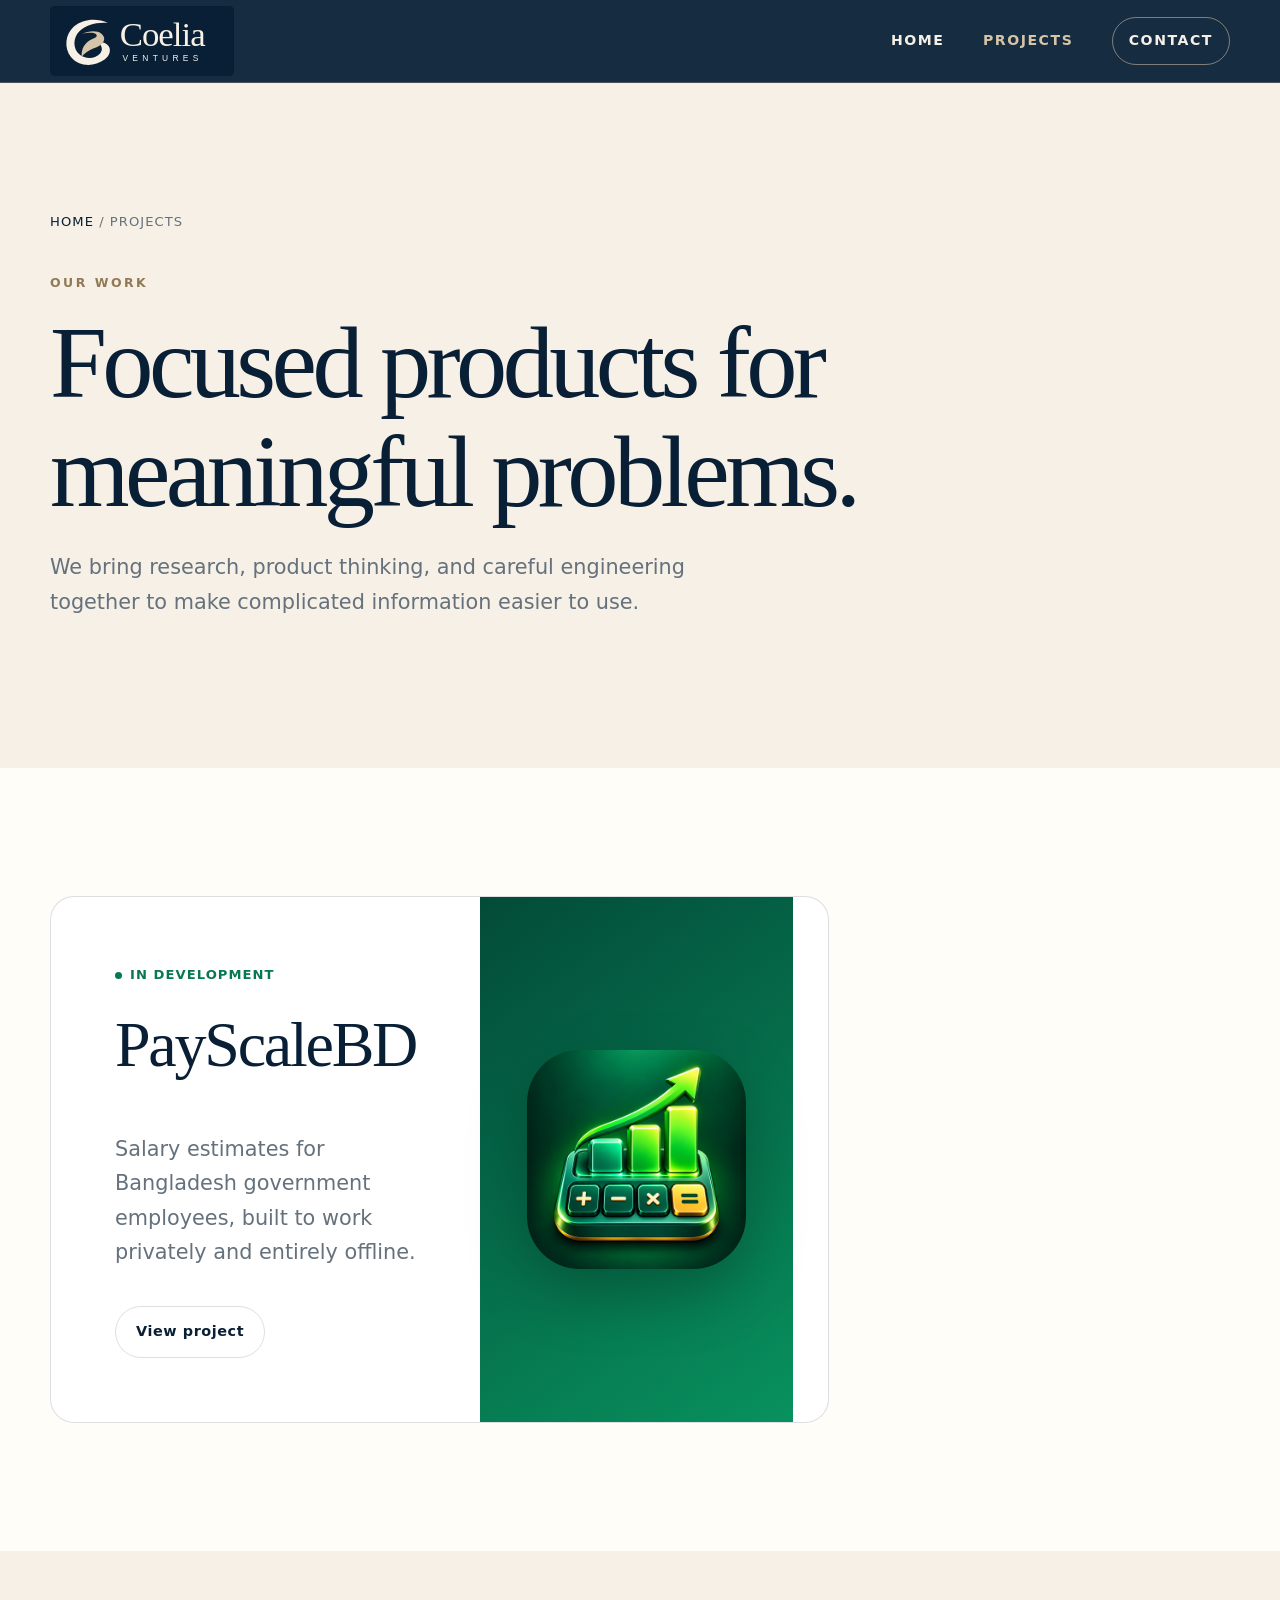
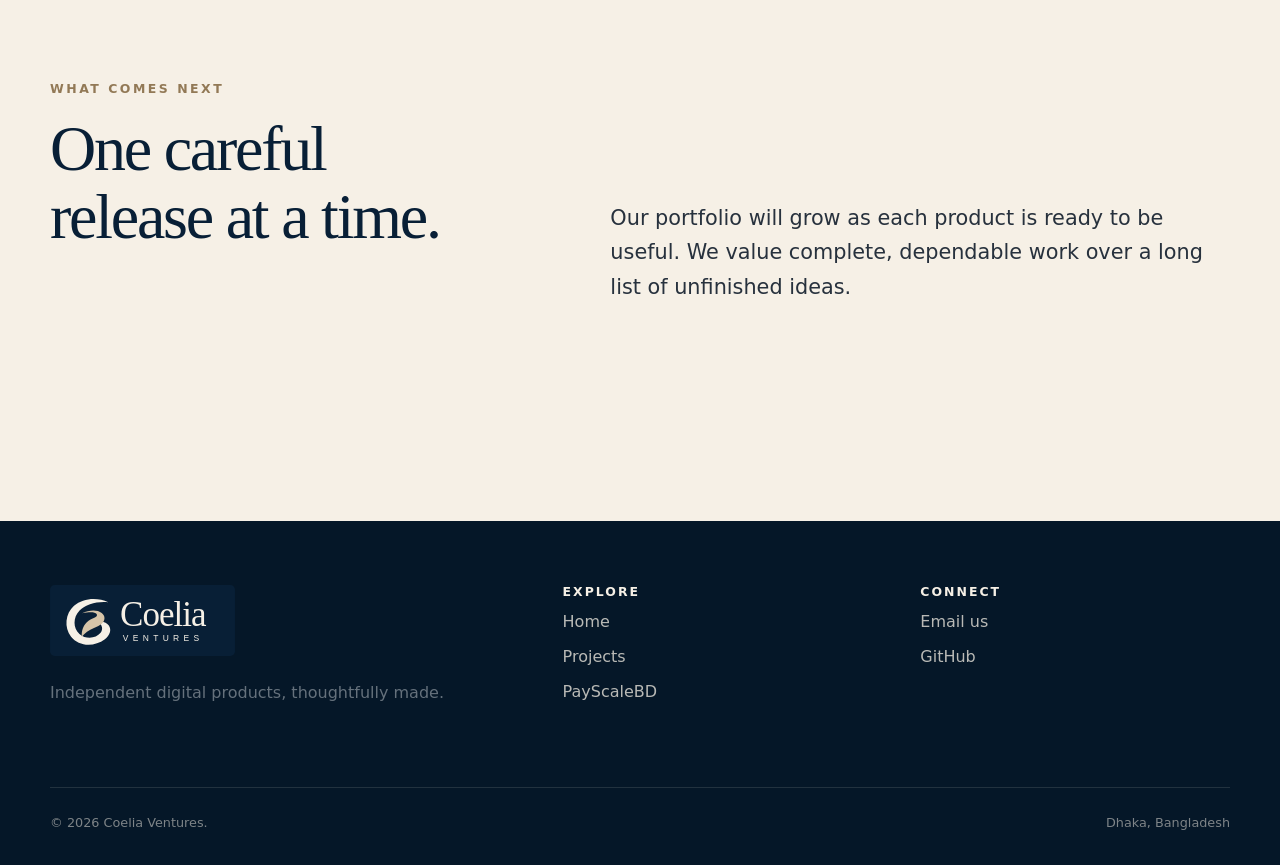
==== projects/index.html @ a9c4cf9e "Build Coelia Ventures landing site" ====
<!doctype html>
<html lang="en">
<head>
  <meta charset="utf-8">
  <meta name="viewport" content="width=device-width, initial-scale=1">
  <meta name="description" content="Explore digital products created by Coelia Ventures.">
  <meta name="theme-color" content="#081F36">
  <title>Projects — Coelia Ventures</title>
  <link rel="icon" href="/assets/coelia-favicon.svg" type="image/svg+xml">
  <link rel="stylesheet" href="/assets/styles.css">
  <script src="/assets/site.js" defer></script>
</head>
<body>
  <a class="skip-link" href="#main">Skip to content</a>
  <header class="site-header"><div class="shell nav-wrap"><a class="brand" href="/" aria-label="Coelia Ventures home"><img src="/assets/coelia-logo-reversed.svg" alt="Coelia Ventures"></a><button class="menu-button" type="button" aria-expanded="false" aria-controls="site-navigation" aria-label="Open menu" data-menu-button><span></span></button><nav class="site-nav" id="site-navigation" aria-label="Main navigation" data-navigation><a href="/">Home</a><a href="/projects/" aria-current="page">Projects</a><a class="nav-contact" href="mailto:ventures.coelia@gmail.com">Contact</a></nav></div></header>
  <main id="main">
    <section class="page-hero"><div class="shell"><nav class="breadcrumb" aria-label="Breadcrumb"><a href="/">Home</a> / Projects</nav><p class="eyebrow">Our work</p><h1>Focused products for meaningful problems.</h1><p class="lead muted">We bring research, product thinking, and careful engineering together to make complicated information easier to use.</p></div></section>
    <section class="section"><div class="shell"><div class="project-grid"><a class="project-card reveal" href="/projects/payscalebd/"><div class="project-card-copy"><span class="project-status">In development</span><h2 style="font-size:clamp(2.5rem,5vw,4.2rem);margin-top:1.5rem">PayScaleBD</h2><p class="lead muted">Salary estimates for Bangladesh government employees, built to work privately and entirely offline.</p><span class="button button-secondary" style="margin-top:1rem">View project</span></div><div class="project-card-art"><img src="/assets/payscalebd-icon.png" alt="" width="1024" height="1024"></div></a></div></div></section>
    <section class="section section-ivory"><div class="shell"><div class="section-head reveal"><div><p class="eyebrow" style="color:#927956">What comes next</p><h2>One careful release at a time.</h2></div><p class="lead">Our portfolio will grow as each product is ready to be useful. We value complete, dependable work over a long list of unfinished ideas.</p></div></div></section>
  </main>
  <footer class="site-footer"><div class="shell"><div class="footer-grid"><div><img class="footer-logo" src="/assets/coelia-logo-reversed.svg" alt="Coelia Ventures"><p class="muted">Independent digital products, thoughtfully made.</p></div><div><h2>Explore</h2><div class="footer-links"><a href="/">Home</a><a href="/projects/">Projects</a><a href="/projects/payscalebd/">PayScaleBD</a></div></div><div><h2>Connect</h2><div class="footer-links"><a href="mailto:ventures.coelia@gmail.com">Email us</a><a href="https://github.com/iarafathsn">GitHub</a></div></div></div><div class="footer-bottom"><span>© <span data-year>2026</span> Coelia Ventures.</span><span>Dhaka, Bangladesh</span></div></div></footer>
</body>
</html>
---- assets/styles.css ----
:root {
  --navy: #081f36;
  --navy-soft: #113451;
  --champagne: #d6c4a8;
  --ivory: #f6f0e6;
  --paper: #fffdf8;
  --graphite: #27313d;
  --muted: #65717c;
  --line: rgba(8, 31, 54, 0.14);
  --green: #087852;
  --green-dark: #034b38;
  --lime: #9eea39;
  --gold: #e7b83c;
  --serif: Didot, "Bodoni 72", "Iowan Old Style", "Times New Roman", serif;
  --sans: "Avenir Next", Avenir, Inter, ui-sans-serif, system-ui, -apple-system, BlinkMacSystemFont, "Segoe UI", sans-serif;
  --content: 1180px;
  --radius: 1.5rem;
  --shadow: 0 24px 70px rgba(8, 31, 54, 0.12);
}

* { box-sizing: border-box; }

html { scroll-behavior: smooth; }

body {
  margin: 0;
  color: var(--graphite);
  background: var(--paper);
  font-family: var(--sans);
  font-size: 1rem;
  line-height: 1.65;
  -webkit-font-smoothing: antialiased;
}

body.menu-open { overflow: hidden; }

img { display: block; max-width: 100%; height: auto; }

a { color: inherit; text-decoration-thickness: 1px; text-underline-offset: 0.2em; }

button, a { -webkit-tap-highlight-color: transparent; }

:focus-visible { outline: 3px solid var(--gold); outline-offset: 4px; }

.skip-link {
  position: fixed;
  z-index: 100;
  top: 0.75rem;
  left: 0.75rem;
  padding: 0.7rem 1rem;
  background: var(--paper);
  color: var(--navy);
  transform: translateY(-180%);
  transition: transform 160ms ease;
}

.skip-link:focus { transform: none; }

.shell { width: min(calc(100% - 2rem), var(--content)); margin-inline: auto; }

.site-header {
  position: sticky;
  z-index: 50;
  top: 0;
  border-bottom: 1px solid rgba(214, 196, 168, 0.25);
  background: rgba(8, 31, 54, 0.94);
  backdrop-filter: blur(18px);
}

.nav-wrap { min-height: 82px; display: flex; align-items: center; justify-content: space-between; gap: 2rem; }
.brand { display: inline-flex; align-items: center; flex: 0 0 auto; }
.brand img { width: 184px; height: auto; }
.brand .brand-dark { display: none; }

.site-nav { display: flex; align-items: center; gap: clamp(1.25rem, 3vw, 2.5rem); }
.site-nav a {
  color: var(--ivory);
  font-size: 0.88rem;
  font-weight: 600;
  letter-spacing: 0.11em;
  text-decoration: none;
  text-transform: uppercase;
}
.site-nav a:hover, .site-nav a[aria-current="page"] { color: var(--champagne); }
.nav-contact { padding: 0.7rem 1rem; border: 1px solid rgba(214, 196, 168, 0.55); border-radius: 999px; }

.menu-button {
  display: none;
  width: 44px;
  height: 44px;
  padding: 0;
  border: 1px solid rgba(214, 196, 168, 0.5);
  border-radius: 50%;
  color: var(--ivory);
  background: transparent;
}
.menu-button span, .menu-button::before, .menu-button::after {
  content: "";
  display: block;
  width: 18px;
  height: 1px;
  margin: 5px auto;
  background: currentColor;
  transition: transform 180ms ease, opacity 180ms ease;
}
.menu-button[aria-expanded="true"] span { opacity: 0; }
.menu-button[aria-expanded="true"]::before { transform: translateY(6px) rotate(45deg); }
.menu-button[aria-expanded="true"]::after { transform: translateY(-6px) rotate(-45deg); }

.eyebrow {
  margin: 0 0 1rem;
  color: var(--champagne);
  font-size: 0.78rem;
  font-weight: 700;
  letter-spacing: 0.2em;
  text-transform: uppercase;
}

h1, h2, h3 { margin-top: 0; color: var(--navy); font-family: var(--serif); font-weight: 500; line-height: 1.06; text-wrap: balance; }
h1 { font-size: clamp(3.3rem, 8vw, 7.2rem); letter-spacing: -0.045em; }
h2 { font-size: clamp(2.5rem, 5vw, 4.7rem); letter-spacing: -0.035em; }
h3 { font-size: clamp(1.45rem, 2.2vw, 2rem); }
p { margin-top: 0; }
.lead { max-width: 690px; font-size: clamp(1.08rem, 1.8vw, 1.3rem); line-height: 1.65; }
.muted { color: var(--muted); }

.button-row { display: flex; flex-wrap: wrap; gap: 0.8rem; margin-top: 2rem; }
.button {
  min-height: 50px;
  display: inline-flex;
  align-items: center;
  justify-content: center;
  gap: 0.65rem;
  padding: 0.8rem 1.25rem;
  border: 1px solid transparent;
  border-radius: 999px;
  font-size: 0.9rem;
  font-weight: 700;
  letter-spacing: 0.04em;
  text-decoration: none;
}
.button-primary { background: var(--navy); color: var(--ivory); }
.button-primary:hover { background: var(--navy-soft); }
.button-secondary { border-color: var(--line); background: transparent; color: var(--navy); }
.button-secondary:hover { border-color: var(--navy); }
.button-light { background: var(--ivory); color: var(--navy); }
.button-outline-light { border-color: rgba(246, 240, 230, 0.4); color: var(--ivory); }
.button-disabled { border-color: rgba(246, 240, 230, 0.22); color: rgba(246, 240, 230, 0.58); cursor: default; }
.button svg { width: 19px; height: 19px; }

.home-hero {
  position: relative;
  min-height: calc(100svh - 82px);
  display: grid;
  align-items: center;
  overflow: hidden;
  color: var(--ivory);
  background: var(--navy);
}
.home-hero::before {
  content: "";
  position: absolute;
  width: min(70vw, 880px);
  aspect-ratio: 1;
  right: -26vw;
  top: -18vw;
  border: 1px solid rgba(214, 196, 168, 0.2);
  border-radius: 50%;
  box-shadow: 0 0 0 8vw rgba(214, 196, 168, 0.025), 0 0 0 16vw rgba(214, 196, 168, 0.018);
}
.home-hero::after {
  content: "CB";
  position: absolute;
  right: clamp(-2rem, 5vw, 5rem);
  bottom: -0.28em;
  color: rgba(214, 196, 168, 0.055);
  font-family: var(--serif);
  font-size: min(36vw, 34rem);
  line-height: 1;
  letter-spacing: -0.16em;
}
.hero-content { position: relative; z-index: 1; padding-block: clamp(5rem, 12vw, 10rem); }
.home-hero h1 { max-width: 1000px; margin-bottom: 1.6rem; color: var(--ivory); }
.home-hero h1 em { color: var(--champagne); font-weight: 400; }
.home-hero .lead { max-width: 630px; color: rgba(246, 240, 230, 0.78); }
.hero-kicker { display: flex; align-items: center; gap: 1rem; }
.hero-kicker::before { content: ""; width: 46px; height: 1px; background: var(--champagne); }

.section { padding-block: clamp(5rem, 10vw, 9rem); }
.section-ivory { background: var(--ivory); }
.section-navy { color: var(--ivory); background: var(--navy); }
.section-navy h2, .section-navy h3 { color: var(--ivory); }
.section-head { display: grid; grid-template-columns: 0.85fr 1.15fr; gap: clamp(2rem, 8vw, 8rem); align-items: end; margin-bottom: clamp(3rem, 7vw, 6rem); }
.section-head > * { margin-bottom: 0; }

.principles { display: grid; grid-template-columns: repeat(3, 1fr); border-top: 1px solid var(--line); }
.principle { padding: 2rem 2rem 0 0; }
.principle + .principle { padding-left: 2rem; border-left: 1px solid var(--line); }
.principle-number { color: var(--champagne); font-family: var(--serif); font-size: 1.5rem; }

.project-feature {
  position: relative;
  display: grid;
  grid-template-columns: 0.86fr 1.14fr;
  min-height: 580px;
  overflow: hidden;
  border-radius: clamp(1.5rem, 4vw, 3rem);
  color: white;
  background: linear-gradient(145deg, #042c25, #00724f 60%, #0b9a62);
  box-shadow: var(--shadow);
}
.project-copy { position: relative; z-index: 1; padding: clamp(2.2rem, 6vw, 5rem); }
.project-copy h2 { color: white; }
.project-copy p { color: rgba(255,255,255,0.78); }
.project-visual {
  position: relative;
  display: grid;
  place-items: center;
  min-height: 400px;
  background: radial-gradient(circle at 50% 45%, rgba(176,255,63,0.28), transparent 36%);
}
.project-visual::before, .project-visual::after {
  content: "";
  position: absolute;
  border: 1px solid rgba(255,255,255,0.15);
  border-radius: 50%;
}
.project-visual::before { width: 62%; aspect-ratio: 1; }
.project-visual::after { width: 84%; aspect-ratio: 1; }
.project-icon { position: relative; z-index: 1; width: min(60%, 330px); border-radius: 24%; box-shadow: 0 38px 80px rgba(0,0,0,0.32); transform: rotate(4deg); }

.page-hero { padding-block: clamp(5rem, 10vw, 9rem); background: var(--ivory); }
.page-hero h1 { max-width: 980px; margin-bottom: 1.5rem; }
.page-hero .eyebrow { color: #927956; }
.breadcrumb { margin-bottom: 2.5rem; color: var(--muted); font-size: 0.82rem; letter-spacing: 0.08em; text-transform: uppercase; }
.breadcrumb a { color: var(--navy); text-decoration: none; }

.project-grid { display: grid; grid-template-columns: repeat(12, 1fr); gap: 1.5rem; }
.project-card {
  grid-column: span 8;
  display: grid;
  grid-template-columns: 1fr 0.9fr;
  overflow: hidden;
  border: 1px solid var(--line);
  border-radius: var(--radius);
  background: white;
  text-decoration: none;
  transition: transform 180ms ease, box-shadow 180ms ease;
}
.project-card:hover { transform: translateY(-5px); box-shadow: var(--shadow); }
.project-card-copy { padding: clamp(2rem, 5vw, 4rem); }
.project-card-art { min-height: 380px; display: grid; place-items: center; background: linear-gradient(145deg, #034b38, #08915e); }
.project-card-art img { width: min(70%, 250px); border-radius: 24%; box-shadow: 0 24px 60px rgba(0,0,0,0.25); }
.project-status { display: inline-flex; align-items: center; gap: 0.5rem; color: var(--green); font-size: 0.82rem; font-weight: 700; letter-spacing: 0.08em; text-transform: uppercase; }
.project-status::before { content: ""; width: 7px; height: 7px; border-radius: 50%; background: currentColor; }

.product-hero {
  position: relative;
  overflow: hidden;
  padding-block: clamp(4rem, 9vw, 8rem);
  color: white;
  background: linear-gradient(135deg, #032e26 0%, #006347 54%, #087852 100%);
}
.product-hero::after {
  content: "";
  position: absolute;
  width: 620px;
  aspect-ratio: 1;
  right: -180px;
  top: -220px;
  border: 1px solid rgba(255,255,255,0.12);
  border-radius: 50%;
  box-shadow: 0 0 0 90px rgba(255,255,255,0.025), 0 0 0 180px rgba(255,255,255,0.018);
}
.product-hero-grid { position: relative; z-index: 1; display: grid; grid-template-columns: 1.1fr 0.9fr; gap: 5rem; align-items: center; }
.product-hero h1 { color: white; font-size: clamp(3.5rem, 7vw, 6.7rem); }
.product-hero .lead { color: rgba(255,255,255,0.8); }
.product-badge { display: inline-flex; align-items: center; gap: 0.8rem; margin-bottom: 1.6rem; }
.product-badge img { width: 48px; border-radius: 12px; }
.product-badge span { font-size: 0.8rem; font-weight: 700; letter-spacing: 0.15em; text-transform: uppercase; }
.phone-stage { position: relative; display: grid; place-items: center; min-height: 480px; }
.phone-stage::before { content: ""; position: absolute; width: 78%; aspect-ratio: 1; border-radius: 50%; background: radial-gradient(circle, rgba(166,255,61,0.38), rgba(166,255,61,0) 68%); }
.phone-stage img { position: relative; width: min(78%, 360px); border-radius: 24%; box-shadow: 0 40px 90px rgba(0,0,0,0.34); transform: rotate(3deg); }

.fact-strip { background: var(--navy); color: var(--ivory); }
.facts { display: grid; grid-template-columns: repeat(4, 1fr); }
.fact { padding: 2rem; text-align: center; border-right: 1px solid rgba(246,240,230,0.14); }
.fact:last-child { border-right: 0; }
.fact strong { display: block; color: var(--champagne); font-family: var(--serif); font-size: 2rem; font-weight: 500; }
.fact span { color: rgba(246,240,230,0.7); font-size: 0.85rem; }

.feature-grid { display: grid; grid-template-columns: repeat(3, 1fr); gap: 1.2rem; }
.feature-card { min-height: 250px; padding: 2rem; border: 1px solid var(--line); border-radius: var(--radius); background: white; }
.feature-icon { width: 44px; height: 44px; display: grid; place-items: center; margin-bottom: 2.5rem; border-radius: 50%; color: var(--green); background: rgba(8,120,82,0.1); font-weight: 800; }
.feature-card p { margin-bottom: 0; color: var(--muted); }

.privacy-band { display: grid; grid-template-columns: 0.9fr 1.1fr; overflow: hidden; border-radius: clamp(1.5rem, 4vw, 3rem); background: var(--navy); color: var(--ivory); }
.privacy-intro { padding: clamp(2.5rem, 7vw, 6rem); }
.privacy-intro h2 { color: var(--ivory); }
.privacy-list { display: grid; align-content: center; padding: clamp(2.5rem, 7vw, 6rem); background: rgba(255,255,255,0.035); }
.privacy-list p { display: flex; gap: 1rem; margin: 0; padding: 1rem 0; border-bottom: 1px solid rgba(246,240,230,0.13); }
.privacy-list p::before { content: "✓"; color: var(--champagne); font-weight: 800; }

.legal-layout { display: grid; grid-template-columns: 260px minmax(0, 720px); gap: clamp(3rem, 9vw, 8rem); align-items: start; }
.legal-nav { position: sticky; top: 115px; }
.legal-nav p { margin-bottom: 0.8rem; color: var(--muted); font-size: 0.82rem; font-weight: 700; letter-spacing: 0.1em; text-transform: uppercase; }
.legal-nav a { display: block; padding: 0.45rem 0; color: var(--navy); text-decoration: none; }
.legal-content h2 { margin-top: 3.8rem; font-size: clamp(1.8rem, 3vw, 2.6rem); }
.legal-content h2:first-child { margin-top: 0; }
.legal-content li + li { margin-top: 0.65rem; }
.legal-note { margin: 2rem 0; padding: 1.5rem; border-left: 3px solid var(--champagne); background: var(--ivory); }

.support-cards { display: grid; grid-template-columns: repeat(2, 1fr); gap: 1.2rem; margin-block: 2.5rem; }
.support-card { padding: 2rem; border: 1px solid var(--line); border-radius: var(--radius); background: white; }
.support-card h3 { font-family: var(--sans); font-size: 1rem; font-weight: 750; }

.cta-band { padding-block: clamp(4rem, 8vw, 7rem); text-align: center; background: var(--champagne); }
.cta-band h2 { max-width: 850px; margin-inline: auto; }
.cta-band .button-row { justify-content: center; }

.site-footer { padding-block: 4rem 2rem; color: var(--ivory); background: #051728; }
.footer-grid { display: grid; grid-template-columns: 1.2fr 0.8fr 0.8fr; gap: 3rem; }
.footer-logo { width: 185px; margin-bottom: 1.5rem; }
.site-footer h2 { color: var(--ivory); font-family: var(--sans); font-size: 0.78rem; font-weight: 700; letter-spacing: 0.16em; text-transform: uppercase; }
.site-footer a { color: rgba(246,240,230,0.75); text-decoration: none; }
.site-footer a:hover { color: var(--champagne); }
.footer-links { display: grid; gap: 0.55rem; }
.footer-bottom { display: flex; justify-content: space-between; gap: 2rem; margin-top: 4rem; padding-top: 1.5rem; border-top: 1px solid rgba(246,240,230,0.12); color: rgba(246,240,230,0.5); font-size: 0.8rem; }

.reveal { opacity: 0; transform: translateY(18px); transition: opacity 620ms ease, transform 620ms ease; }
.reveal.is-visible { opacity: 1; transform: none; }

@media (max-width: 860px) {
  .menu-button { display: block; }
  .site-nav {
    position: fixed;
    inset: 82px 0 auto;
    display: grid;
    gap: 0;
    padding: 1.5rem 1rem 2rem;
    background: var(--navy);
    border-bottom: 1px solid rgba(214,196,168,0.3);
    transform: translateY(-140%);
    opacity: 0;
    transition: transform 220ms ease, opacity 180ms ease;
  }
  .site-nav.is-open { transform: none; opacity: 1; }
  .site-nav a { padding: 1rem; border-bottom: 1px solid rgba(246,240,230,0.1); }
  .nav-contact { margin-top: 0.8rem; text-align: center; }
  .section-head, .project-feature, .product-hero-grid, .privacy-band { grid-template-columns: 1fr; }
  .section-head { align-items: start; gap: 1.2rem; }
  .project-visual { grid-row: 1; min-height: 340px; }
  .project-card { grid-column: 1 / -1; }
  .feature-grid { grid-template-columns: repeat(2, 1fr); }
  .facts { grid-template-columns: repeat(2, 1fr); }
  .fact:nth-child(2) { border-right: 0; }
  .fact:nth-child(-n+2) { border-bottom: 1px solid rgba(246,240,230,0.14); }
  .legal-layout { grid-template-columns: 1fr; }
  .legal-nav { position: static; padding-bottom: 1.5rem; border-bottom: 1px solid var(--line); }
  .legal-nav a { display: inline-block; margin-right: 1rem; }
  .footer-grid { grid-template-columns: 1fr 1fr; }
  .footer-grid > :first-child { grid-column: 1 / -1; }
}

@media (max-width: 600px) {
  .shell { width: min(calc(100% - 1.4rem), var(--content)); }
  .nav-wrap { min-height: 72px; }
  .brand img { width: 155px; }
  .site-nav { inset: 72px 0 auto; }
  h1 { font-size: clamp(2.8rem, 16vw, 4.4rem); }
  .home-hero { min-height: calc(100svh - 72px); }
  .home-hero::after { right: 0; font-size: 56vw; }
  .principles, .feature-grid, .project-card, .support-cards, .footer-grid { grid-template-columns: 1fr; }
  .principle + .principle { padding-left: 0; border-left: 0; }
  .principle { padding-block: 1.6rem; border-bottom: 1px solid var(--line); }
  .project-card-art { min-height: 300px; }
  .phone-stage { min-height: 350px; }
  .button-row { flex-direction: column; align-items: stretch; }
  .fact { padding: 1.3rem 0.7rem; }
  .footer-grid > :first-child { grid-column: auto; }
  .footer-bottom { flex-direction: column; gap: 0.5rem; }
}

@media (prefers-reduced-motion: reduce) {
  *, *::before, *::after { scroll-behavior: auto !important; transition-duration: 0.01ms !important; animation-duration: 0.01ms !important; animation-iteration-count: 1 !important; }
  .reveal { opacity: 1; transform: none; }
}
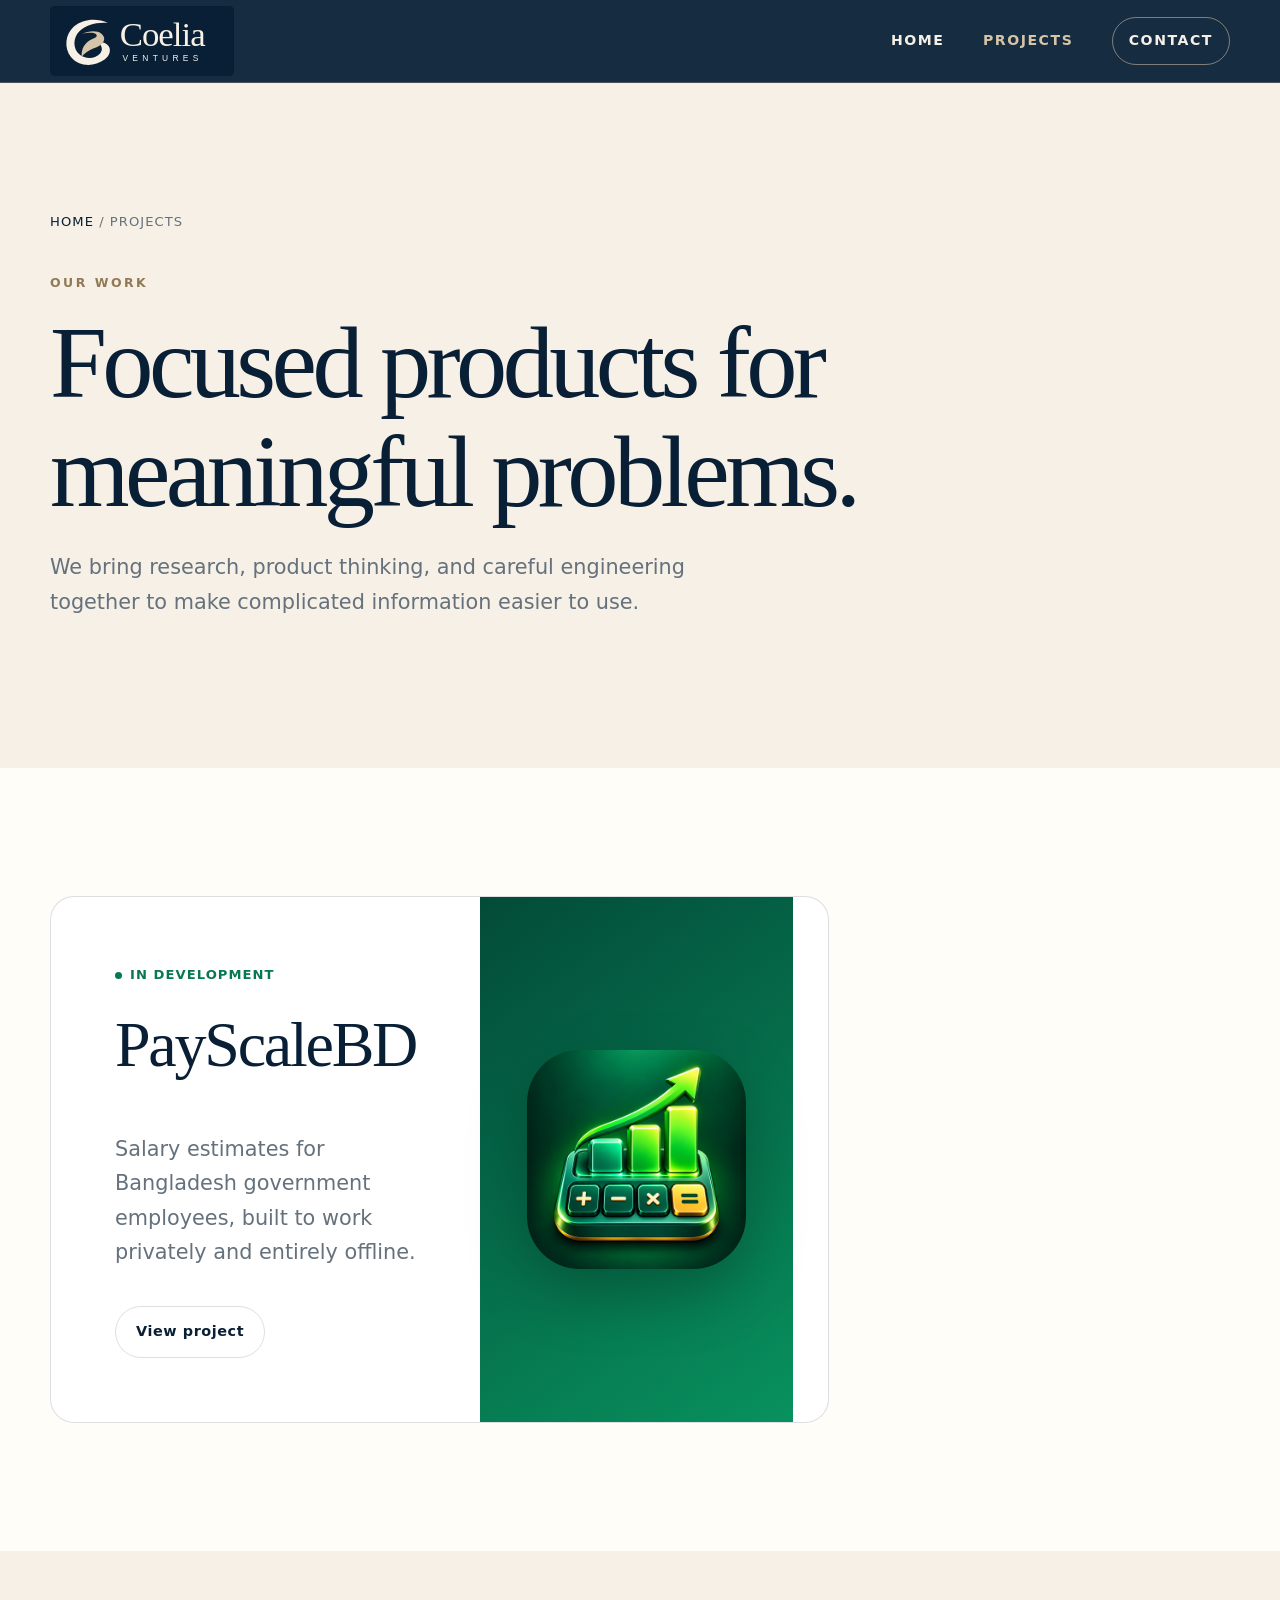
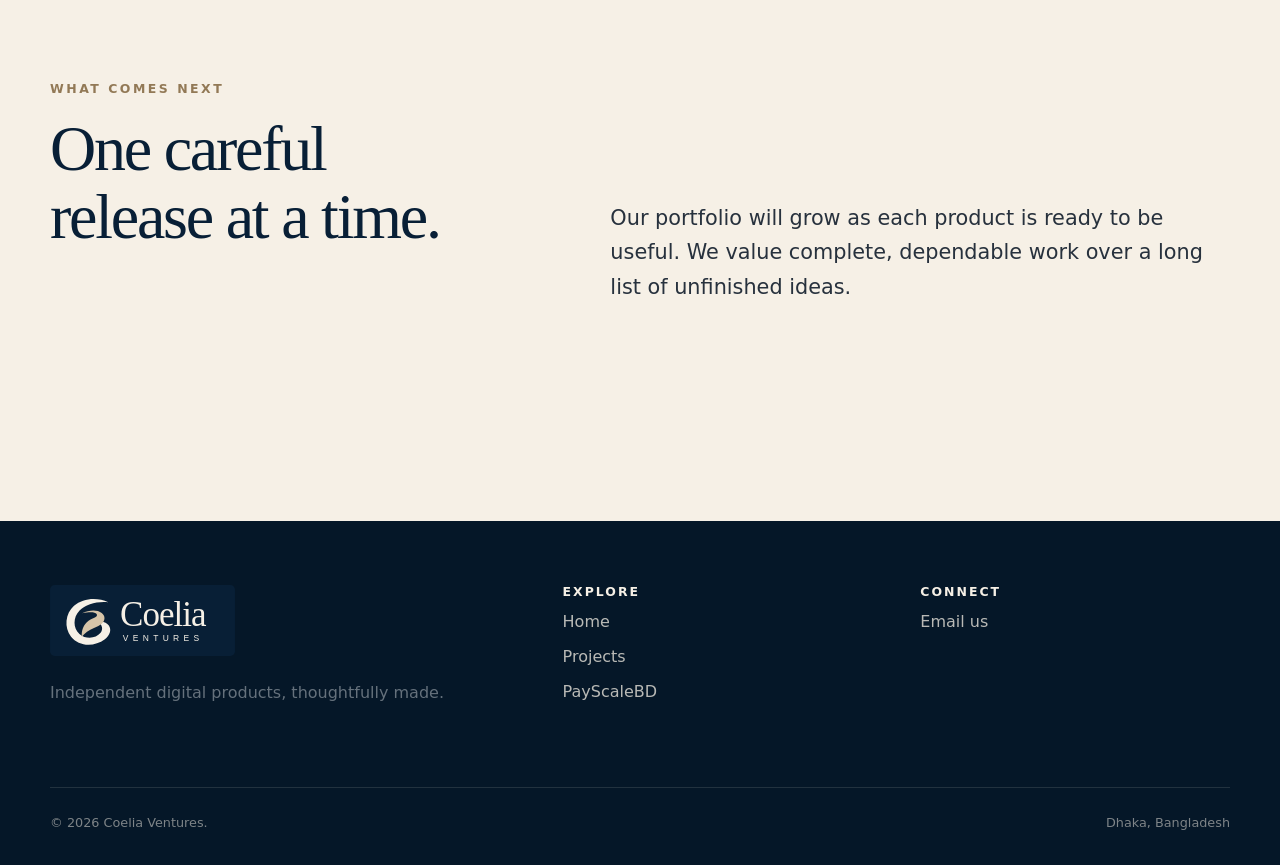
==== commit 58d12f09: "Update PayScaleBD contact and store links" ====
--- a/projects/index.html
+++ b/projects/index.html
@@ -12,12 +12,12 @@
 </head>
 <body>
   <a class="skip-link" href="#main">Skip to content</a>
-  <header class="site-header"><div class="shell nav-wrap"><a class="brand" href="/" aria-label="Coelia Ventures home"><img src="/assets/coelia-logo-reversed.svg" alt="Coelia Ventures"></a><button class="menu-button" type="button" aria-expanded="false" aria-controls="site-navigation" aria-label="Open menu" data-menu-button><span></span></button><nav class="site-nav" id="site-navigation" aria-label="Main navigation" data-navigation><a href="/">Home</a><a href="/projects/" aria-current="page">Projects</a><a class="nav-contact" href="mailto:ventures.coelia@gmail.com">Contact</a></nav></div></header>
+  <header class="site-header"><div class="shell nav-wrap"><a class="brand" href="/" aria-label="Coelia Ventures home"><img src="/assets/coelia-logo-reversed.svg" alt="Coelia Ventures"></a><button class="menu-button" type="button" aria-expanded="false" aria-controls="site-navigation" aria-label="Open menu" data-menu-button><span></span></button><nav class="site-nav" id="site-navigation" aria-label="Main navigation" data-navigation><a href="/">Home</a><a href="/projects/" aria-current="page">Projects</a><a class="nav-contact" href="mailto:coelia.bella26@gmail.com">Contact</a></nav></div></header>
   <main id="main">
     <section class="page-hero"><div class="shell"><nav class="breadcrumb" aria-label="Breadcrumb"><a href="/">Home</a> / Projects</nav><p class="eyebrow">Our work</p><h1>Focused products for meaningful problems.</h1><p class="lead muted">We bring research, product thinking, and careful engineering together to make complicated information easier to use.</p></div></section>
     <section class="section"><div class="shell"><div class="project-grid"><a class="project-card reveal" href="/projects/payscalebd/"><div class="project-card-copy"><span class="project-status">In development</span><h2 style="font-size:clamp(2.5rem,5vw,4.2rem);margin-top:1.5rem">PayScaleBD</h2><p class="lead muted">Salary estimates for Bangladesh government employees, built to work privately and entirely offline.</p><span class="button button-secondary" style="margin-top:1rem">View project</span></div><div class="project-card-art"><img src="/assets/payscalebd-icon.png" alt="" width="1024" height="1024"></div></a></div></div></section>
     <section class="section section-ivory"><div class="shell"><div class="section-head reveal"><div><p class="eyebrow" style="color:#927956">What comes next</p><h2>One careful release at a time.</h2></div><p class="lead">Our portfolio will grow as each product is ready to be useful. We value complete, dependable work over a long list of unfinished ideas.</p></div></div></section>
   </main>
-  <footer class="site-footer"><div class="shell"><div class="footer-grid"><div><img class="footer-logo" src="/assets/coelia-logo-reversed.svg" alt="Coelia Ventures"><p class="muted">Independent digital products, thoughtfully made.</p></div><div><h2>Explore</h2><div class="footer-links"><a href="/">Home</a><a href="/projects/">Projects</a><a href="/projects/payscalebd/">PayScaleBD</a></div></div><div><h2>Connect</h2><div class="footer-links"><a href="mailto:ventures.coelia@gmail.com">Email us</a><a href="https://github.com/iarafathsn">GitHub</a></div></div></div><div class="footer-bottom"><span>© <span data-year>2026</span> Coelia Ventures.</span><span>Dhaka, Bangladesh</span></div></div></footer>
+  <footer class="site-footer"><div class="shell"><div class="footer-grid"><div><img class="footer-logo" src="/assets/coelia-logo-reversed.svg" alt="Coelia Ventures"><p class="muted">Independent digital products, thoughtfully made.</p></div><div><h2>Explore</h2><div class="footer-links"><a href="/">Home</a><a href="/projects/">Projects</a><a href="/projects/payscalebd/">PayScaleBD</a></div></div><div><h2>Connect</h2><div class="footer-links"><a href="mailto:coelia.bella26@gmail.com">Email us</a></div></div></div><div class="footer-bottom"><span>© <span data-year>2026</span> Coelia Ventures.</span><span>Dhaka, Bangladesh</span></div></div></footer>
 </body>
 </html>
--- a/assets/styles.css
+++ b/assets/styles.css
@@ -147,6 +147,27 @@
 .button-outline-light { border-color: rgba(246, 240, 230, 0.4); color: var(--ivory); }
 .button-disabled { border-color: rgba(246, 240, 230, 0.22); color: rgba(246, 240, 230, 0.58); cursor: default; }
 .button svg { width: 19px; height: 19px; }
+
+.store-links { gap: 0.75rem; }
+.store-badge {
+  min-width: 184px;
+  min-height: 58px;
+  display: inline-flex;
+  align-items: center;
+  gap: 0.75rem;
+  padding: 0.55rem 1rem;
+  border: 1px solid rgba(255,255,255,0.48);
+  border-radius: 0.75rem;
+  color: white;
+  background: #080808;
+  text-decoration: none;
+  transition: transform 160ms ease, background-color 160ms ease, border-color 160ms ease;
+}
+.store-badge:hover { transform: translateY(-2px); border-color: white; background: #151515; }
+.store-badge-icon { width: 29px; height: 29px; flex: 0 0 auto; }
+.store-badge-copy { display: grid; line-height: 1; }
+.store-badge-copy small { margin-bottom: 0.28rem; font-size: 0.64rem; letter-spacing: 0.02em; }
+.store-badge-copy strong { font-size: 1.16rem; font-weight: 650; letter-spacing: -0.02em; }
 
 .home-hero {
   position: relative;
@@ -376,6 +397,7 @@
   .project-card-art { min-height: 300px; }
   .phone-stage { min-height: 350px; }
   .button-row { flex-direction: column; align-items: stretch; }
+  .store-badge { width: 100%; justify-content: center; }
   .fact { padding: 1.3rem 0.7rem; }
   .footer-grid > :first-child { grid-column: auto; }
   .footer-bottom { flex-direction: column; gap: 0.5rem; }
